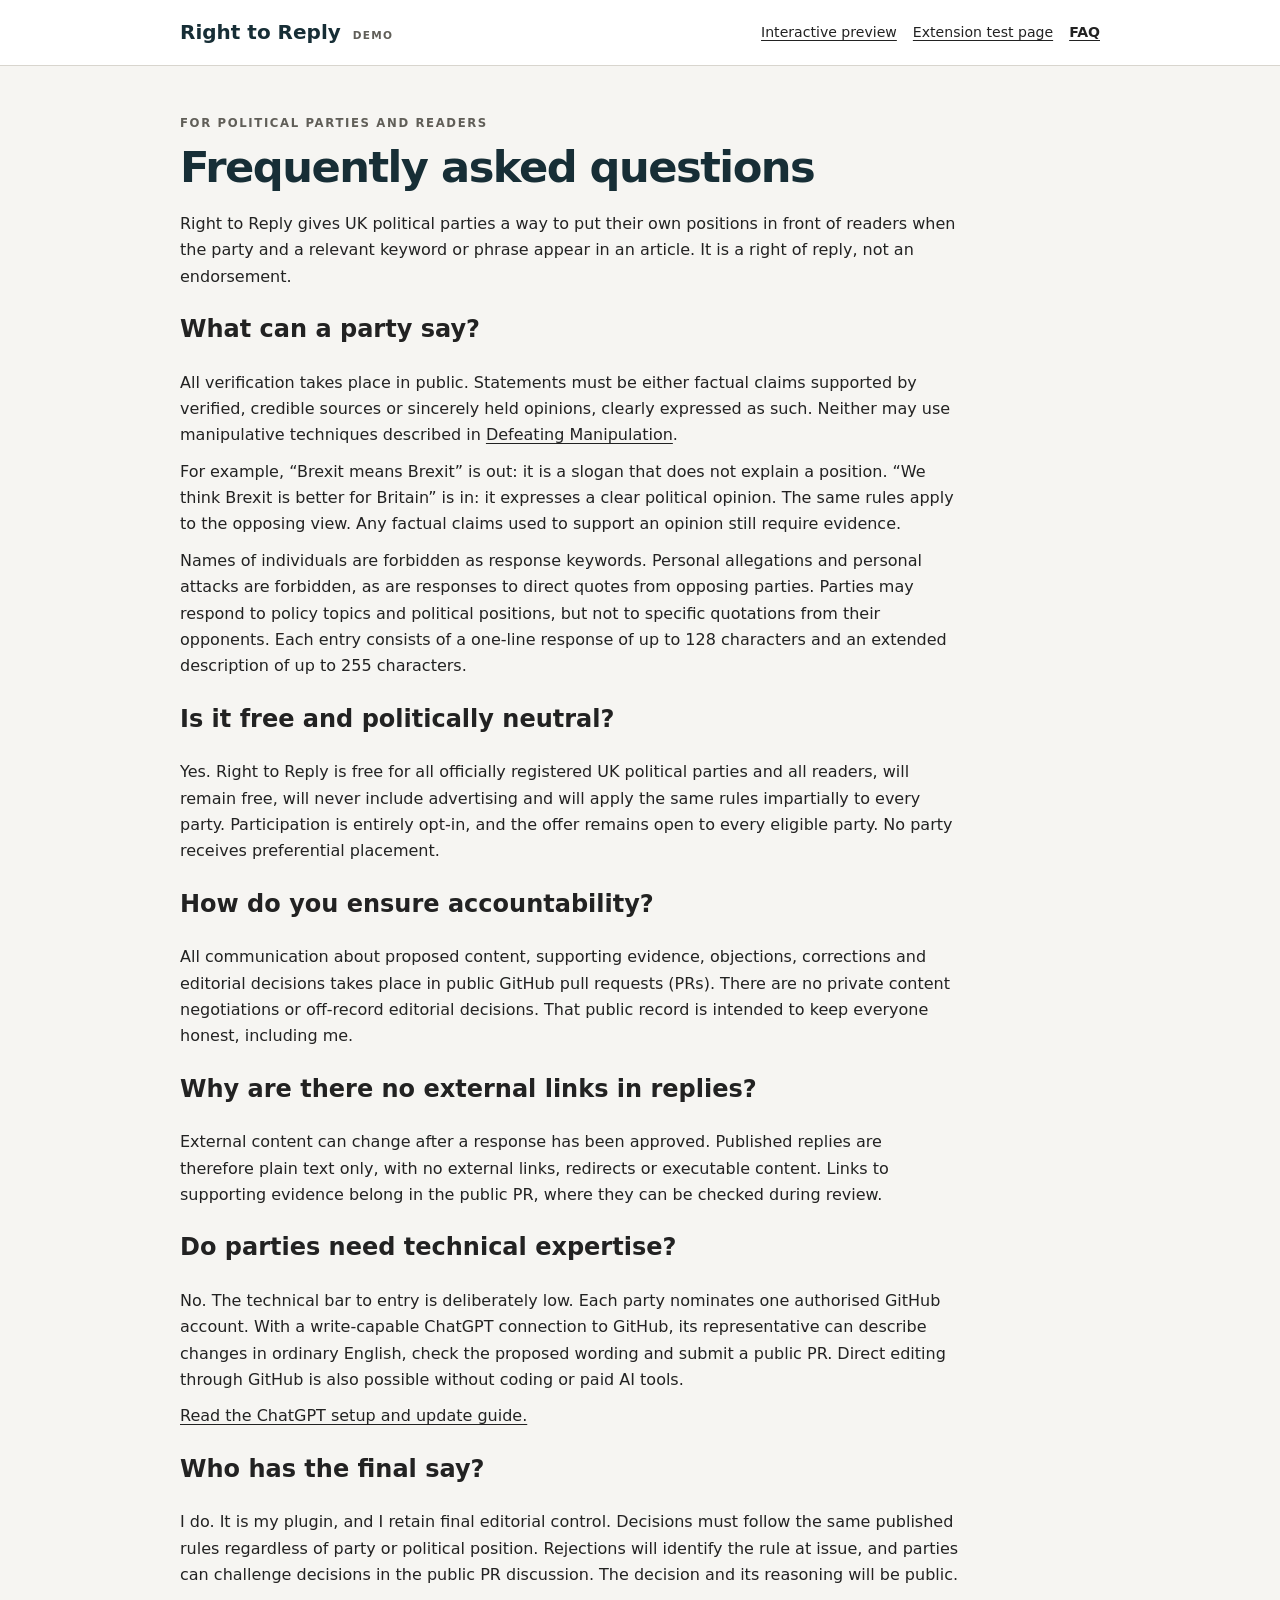
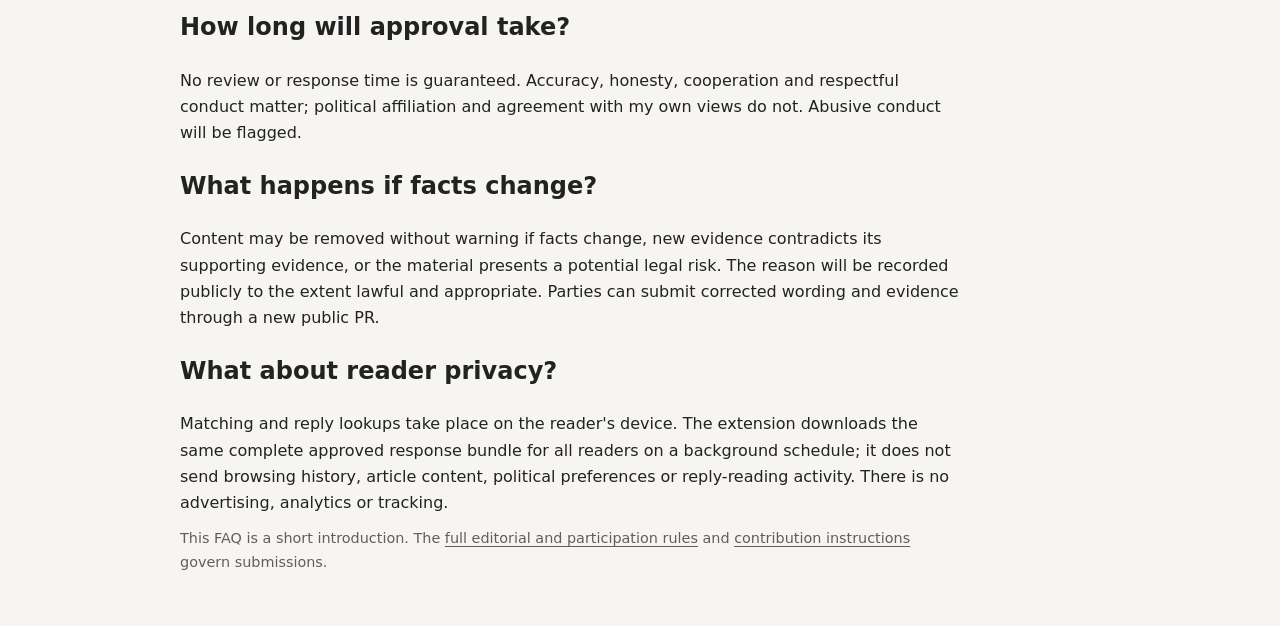
==== faq.html @ 31b98680 "Clarify prohibited keywords, personal allegations and opposing-party quotations" ====
<!doctype html>
<html lang="en">
<head>
<meta charset="utf-8">
<meta name="viewport" content="width=device-width,initial-scale=1">
<link rel="icon" href="favicon.png">
<title>FAQ | Right to Reply</title>
<link rel="stylesheet" href="site.css">
</head>
<body>
<header class="project-header"><div class="shell">
<a class="brand" href="./">Right to Reply <span>DEMO</span></a>
<nav class="page-switch" aria-label="Demonstration pages"><a href="./">Interactive preview</a><a href="test.html">Extension test page</a><a href="faq.html" aria-current="page">FAQ</a></nav>
</div></header>
<main class="intro shell">
<p class="eyebrow">For political parties and readers</p>
<h1>Frequently asked questions</h1>
<p>Right to Reply gives UK political parties a way to put their own positions in front of readers when the party and a relevant keyword or phrase appear in an article. It is a right of reply, not an endorsement.</p>

<h2>What can a party say?</h2>
<p>All verification takes place in public. Statements must be either factual claims supported by verified, credible sources or sincerely held opinions, clearly expressed as such. Neither may use manipulative techniques described in <a href="https://mikemayne.github.io/defeating-manipulation/">Defeating Manipulation</a>.</p>
<p>For example, “Brexit means Brexit” is out: it is a slogan that does not explain a position. “We think Brexit is better for Britain” is in: it expresses a clear political opinion. The same rules apply to the opposing view. Any factual claims used to support an opinion still require evidence.</p>
<p>Names of individuals are forbidden as response keywords. Personal allegations and personal attacks are forbidden, as are responses to direct quotes from opposing parties. Parties may respond to policy topics and political positions, but not to specific quotations from their opponents. Each entry consists of a one-line response of up to 128 characters and an extended description of up to 255 characters.</p>

<h2>Is it free and politically neutral?</h2>
<p>Yes. Right to Reply is free for all officially registered UK political parties and all readers, will remain free, will never include advertising and will apply the same rules impartially to every party. Participation is entirely opt-in, and the offer remains open to every eligible party. No party receives preferential placement.</p>

<h2>How do you ensure accountability?</h2>
<p>All communication about proposed content, supporting evidence, objections, corrections and editorial decisions takes place in public GitHub pull requests (PRs). There are no private content negotiations or off-record editorial decisions. That public record is intended to keep everyone honest, including me.</p>

<h2>Why are there no external links in replies?</h2>
<p>External content can change after a response has been approved. Published replies are therefore plain text only, with no external links, redirects or executable content. Links to supporting evidence belong in the public PR, where they can be checked during review.</p>

<h2>Do parties need technical expertise?</h2>
<p>No. The technical bar to entry is deliberately low. Each party nominates one authorised GitHub account. With a write-capable ChatGPT connection to GitHub, its representative can describe changes in ordinary English, check the proposed wording and submit a public PR. Direct editing through GitHub is also possible without coding or paid AI tools.</p>
<p><a href="https://github.com/mikemayne/right-to-reply-test/blob/main/CHATGPT_GUIDE.md">Read the ChatGPT setup and update guide.</a></p>

<h2>Who has the final say?</h2>
<p>I do. It is my plugin, and I retain final editorial control. Decisions must follow the same published rules regardless of party or political position. Rejections will identify the rule at issue, and parties can challenge decisions in the public PR discussion. The decision and its reasoning will be public.</p>

<h2>How long will approval take?</h2>
<p>No review or response time is guaranteed. Accuracy, honesty, cooperation and respectful conduct matter; political affiliation and agreement with my own views do not. Abusive conduct will be flagged.</p>

<h2>What happens if facts change?</h2>
<p>Content may be removed without warning if facts change, new evidence contradicts its supporting evidence, or the material presents a potential legal risk. The reason will be recorded publicly to the extent lawful and appropriate. Parties can submit corrected wording and evidence through a new public PR.</p>

<h2>What about reader privacy?</h2>
<p>Matching and reply lookups take place on the reader's device. The extension downloads the same complete approved response bundle for all readers on a background schedule; it does not send browsing history, article content, political preferences or reply-reading activity. There is no advertising, analytics or tracking.</p>

<p class="note">This FAQ is a short introduction. The <a href="https://github.com/mikemayne/right-to-reply-test/blob/main/CONTENT_POLICY.md">full editorial and participation rules</a> and <a href="https://github.com/mikemayne/right-to-reply-test/blob/main/CONTRIBUTING.md">contribution instructions</a> govern submissions.</p>
</main>
</body>
</html>
---- site.css ----
:root{font-family:system-ui,-apple-system,BlinkMacSystemFont,"Segoe UI",sans-serif;color:#222;background:#f6f5f2;line-height:1.65;--muted:#605e58;--line:#d8d5ce;--ink:#172e36}
*{box-sizing:border-box}
body{margin:0}
a{color:inherit;text-underline-offset:.2em}
button:focus-visible,a:focus-visible{outline:3px solid #217d85;outline-offset:4px}
.shell{width:min(920px,calc(100% - 36px));margin-inline:auto}
.project-header{background:#fff;border-bottom:1px solid var(--line)}
.project-header .shell{display:flex;align-items:center;justify-content:space-between;gap:14px;flex-wrap:wrap;padding-block:16px}
.brand{font-size:1.25rem;font-weight:750;color:var(--ink);text-decoration:none}
.brand span{font-size:.66rem;letter-spacing:.12em;color:var(--muted);margin-left:5px}
.page-switch{display:flex;flex-wrap:wrap;gap:16px;font-size:.88rem}
.page-switch a[aria-current]{font-weight:700;text-decoration:underline}
.intro{padding-block:38px 42px;max-width:920px}
.eyebrow,.newspaper-label{font-size:.73rem;text-transform:uppercase;letter-spacing:.14em;font-weight:700;color:var(--muted);margin:0 0 8px}
.intro h1{font-size:clamp(1.85rem,4vw,2.7rem);line-height:1.15;letter-spacing:-.035em;margin:0 0 18px;color:var(--ink)}
.intro p{max-width:780px;margin-block:10px}
.note{font-size:.9rem;color:var(--muted)}
.primary-link{display:inline-block;background:var(--ink);color:#fff;padding:10px 16px;margin-top:12px;border-radius:6px;text-decoration:none;font-weight:600}
.paper{background:#fff;border-block:1px solid var(--line)}
.masthead{text-align:center;padding-top:26px}
.newspaper-name{font:700 clamp(2rem,6vw,3.5rem)/1.15 Georgia,serif;letter-spacing:-.05em;margin:7px 0 22px}
.fake-nav{display:flex;justify-content:center;gap:10px 25px;flex-wrap:wrap;border-block:1px solid #222;padding:12px 4px;font-size:.86rem;font-weight:600}
.fake-nav span{cursor:default}
.story{max-width:700px;padding-block:42px;font:1.13rem/1.85 Georgia,"Times New Roman",serif}
.story h2{font-size:clamp(2rem,5vw,2.9rem);line-height:1.15;letter-spacing:-.04em;margin:12px 0}
.story h3{font-size:1.4rem;margin-top:30px}
.story .eyebrow,.story .byline,.story .note{font-family:system-ui,sans-serif}
.byline{font-size:.85rem;color:var(--muted);border-bottom:1px solid var(--line);padding-bottom:15px}
.comparison{border-top:1px solid var(--line);padding-top:26px}
.comparison h2{font-size:1.5rem}
.preview-keyword{font:inherit;color:inherit;letter-spacing:inherit;border:0;padding:0;background:none;cursor:help;text-decoration:underline dotted currentColor;text-decoration-thickness:2px;text-underline-offset:.2em}
.reply-popup{position:fixed;z-index:100;width:min(360px,calc(100vw - 16px));max-height:65vh;overflow:auto;box-sizing:border-box;padding:14px;border:1px solid #777;border-radius:8px;background:#fff;box-shadow:0 4px 20px #0004;font:14px/1.45 system-ui}
.reply-popup[hidden]{display:none}
.reply-popup p{margin:5px 0}

.site-footer{display:flex;gap:20px;flex-wrap:wrap;padding-block:24px;font-size:.88rem;color:var(--muted)}
@media(forced-colors:active){.preview-keyword{text-decoration-color:LinkText}}

.reply-toolbar{display:flex;align-items:center;justify-content:space-between;gap:12px;margin-bottom:6px}
.reply-logo{display:block;object-fit:contain}
#reply-close{border:0;background:none;color:inherit;font:24px/1 system-ui;cursor:pointer;width:32px;height:32px;border-radius:4px}
#reply-close:hover{background:#efefef}
.reply-item+.reply-item{border-top:1px solid #ddd}
.reply-short{display:flex;align-items:baseline;justify-content:space-between;gap:12px;width:100%;text-align:left;font:600 14px/1.5 system-ui;color:inherit;background:none;border:0;padding:10px 0;cursor:pointer;overflow-wrap:anywhere}
.reply-short:hover span:first-child{text-decoration:underline}
.reply-chevron{flex:none;width:8px;height:8px;border-right:1.5px solid currentColor;border-bottom:1.5px solid currentColor;transform:rotate(45deg);margin-right:4px}
.reply-short[aria-expanded=true] .reply-chevron{transform:rotate(225deg)}
.reply-detail{padding:0 0 10px;color:#222;overflow-wrap:anywhere}
.reply-detail strong{color:var(--party-color)}
.reply-detail p{margin:4px 0 0}
@media(forced-colors:active){.reply-detail strong{color:LinkText}}

/* Independent R2R overlay: a fixed, party-neutral visual identity. */
.reply-popup{width:min(380px,calc(100vw - 16px));max-height:min(72vh,520px);padding:0;border:2px solid #202124;border-radius:12px;background:#f4f4f2;color:#202124;box-shadow:0 8px 28px #0005,0 0 0 3px #fff;line-height:1.5;color-scheme:light}
.reply-toolbar{position:sticky;top:0;z-index:1;display:flex;align-items:center;gap:10px;justify-content:flex-start;margin:0;padding:12px;background:#202124;color:#fff}
.reply-logo{width:34px;height:34px;padding:3px;background:#fff;border-radius:5px;flex:none}
.reply-brand{flex:1;min-width:0}
.reply-brand strong{display:block;font:700 12px/1.35 system-ui,sans-serif;letter-spacing:.055em;text-transform:uppercase}
.reply-brand small{display:block;margin-top:3px;font:400 11px/1.35 system-ui,sans-serif;color:#e4e4e4}
#reply-close{flex:none;border:1px solid #777;background:transparent;color:#fff;font:24px/1 system-ui;cursor:pointer;width:32px;height:32px;border-radius:5px}
#reply-close:hover{background:#454545}
#reply-body{padding:10px;display:grid;gap:8px}
.reply-item,.reply-item+.reply-item{border:1px solid #d3d3d3;border-radius:7px;background:#fff}
.reply-short{padding:12px;min-height:44px;color:#202124}
.reply-short:hover{background:#f3f3f3;border-radius:6px}
.reply-short:focus-visible,#reply-close:focus-visible{outline:2px solid currentColor;outline-offset:-4px}
.reply-detail{margin:0 12px;padding:10px 0 12px;border-top:1px solid #ddd;color:#202124}
.reply-detail strong{font-size:12px;display:block}
@media(forced-colors:active){.reply-popup,.reply-toolbar,.reply-item,.reply-short,.reply-detail,#reply-close{background:Canvas;color:CanvasText;border-color:CanvasText;box-shadow:none}.reply-brand small{color:CanvasText}}
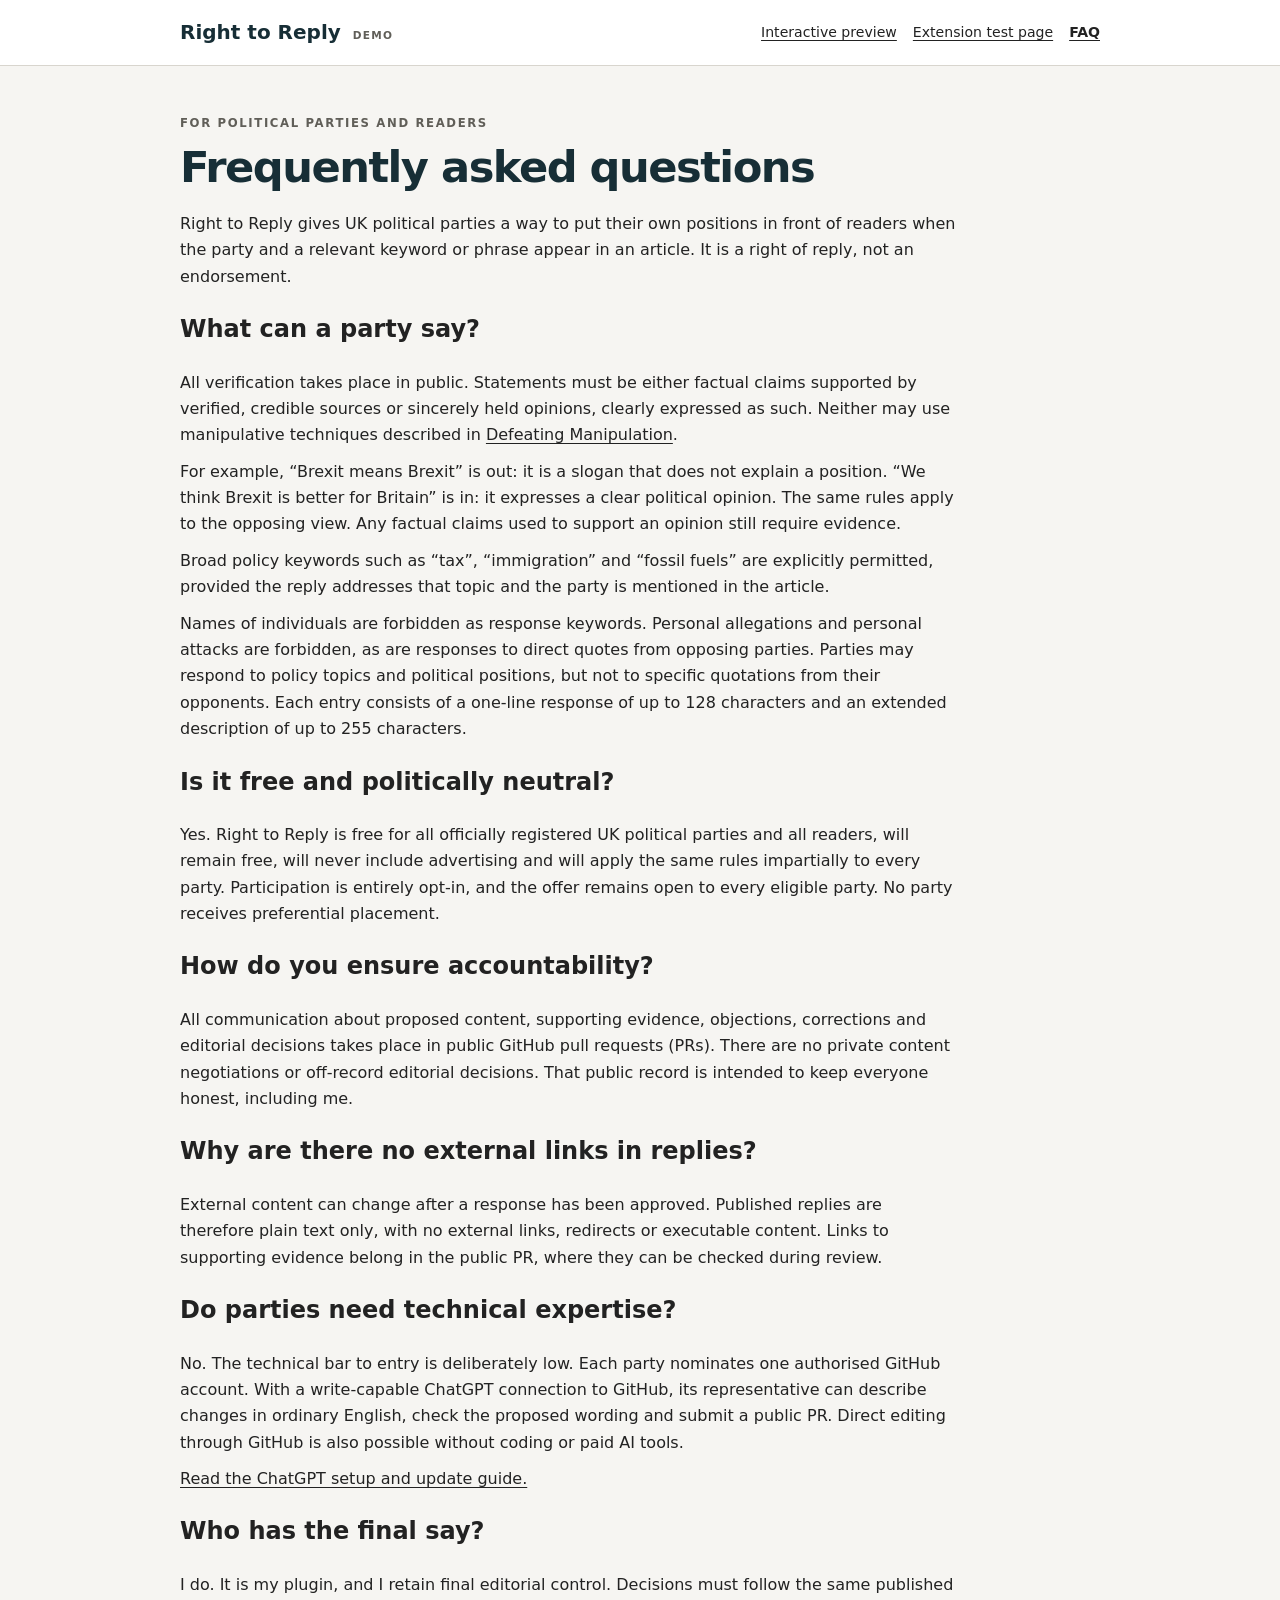
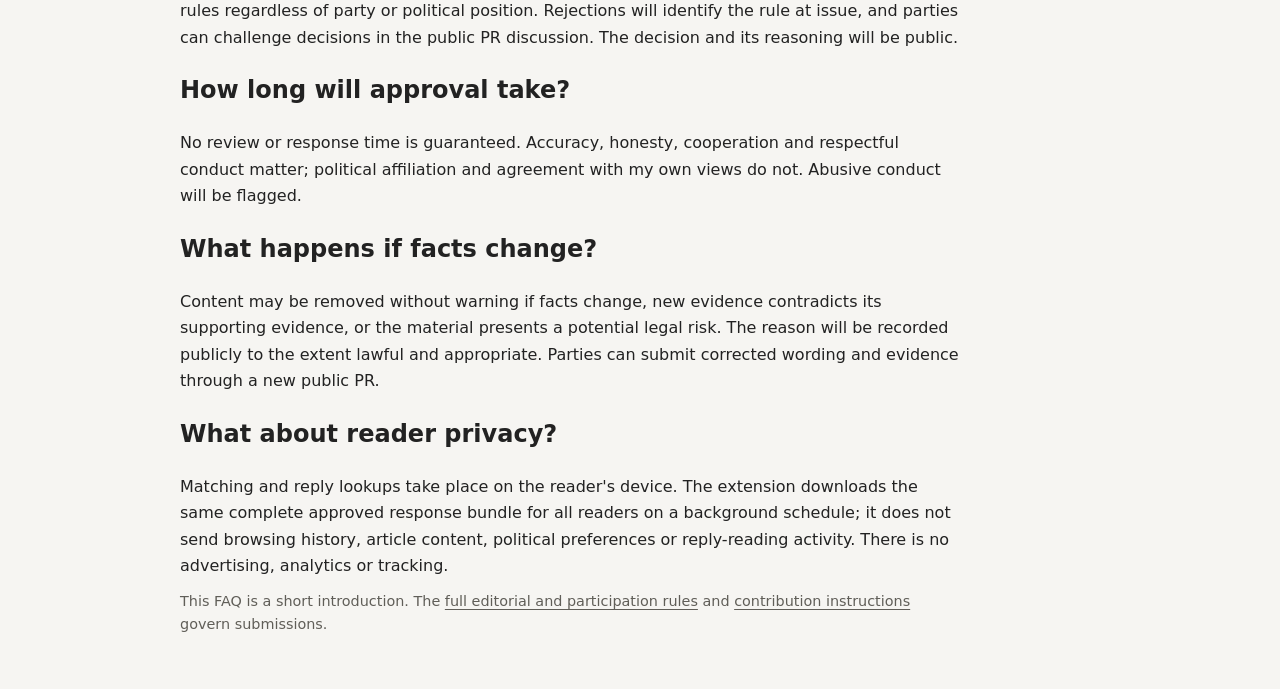
==== commit c12ce74c: "Explicitly permit broad policy keywords" ====
--- a/faq.html
+++ b/faq.html
@@ -20,6 +20,7 @@
 <h2>What can a party say?</h2>
 <p>All verification takes place in public. Statements must be either factual claims supported by verified, credible sources or sincerely held opinions, clearly expressed as such. Neither may use manipulative techniques described in <a href="https://mikemayne.github.io/defeating-manipulation/">Defeating Manipulation</a>.</p>
 <p>For example, “Brexit means Brexit” is out: it is a slogan that does not explain a position. “We think Brexit is better for Britain” is in: it expresses a clear political opinion. The same rules apply to the opposing view. Any factual claims used to support an opinion still require evidence.</p>
+<p>Broad policy keywords such as “tax”, “immigration” and “fossil fuels” are explicitly permitted, provided the reply addresses that topic and the party is mentioned in the article.</p>
 <p>Names of individuals are forbidden as response keywords. Personal allegations and personal attacks are forbidden, as are responses to direct quotes from opposing parties. Parties may respond to policy topics and political positions, but not to specific quotations from their opponents. Each entry consists of a one-line response of up to 128 characters and an extended description of up to 255 characters.</p>
 
 <h2>Is it free and politically neutral?</h2>
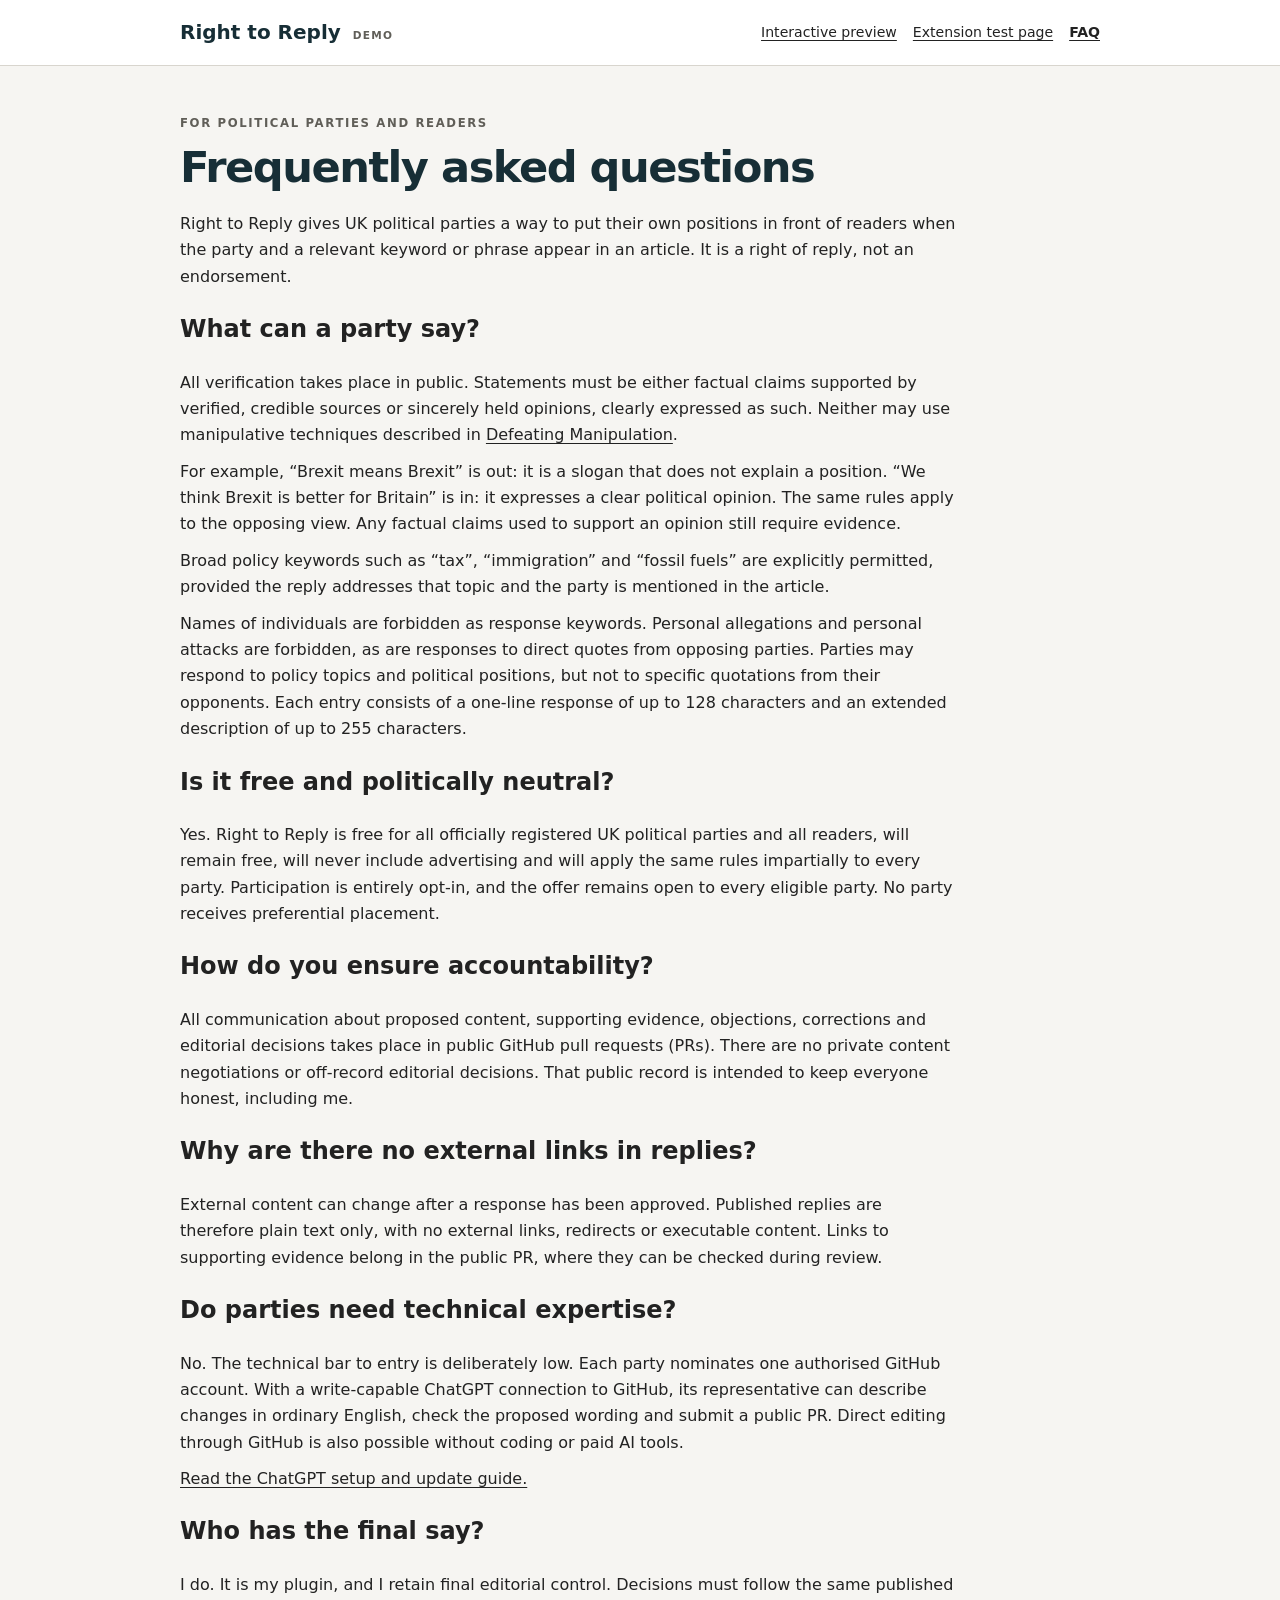
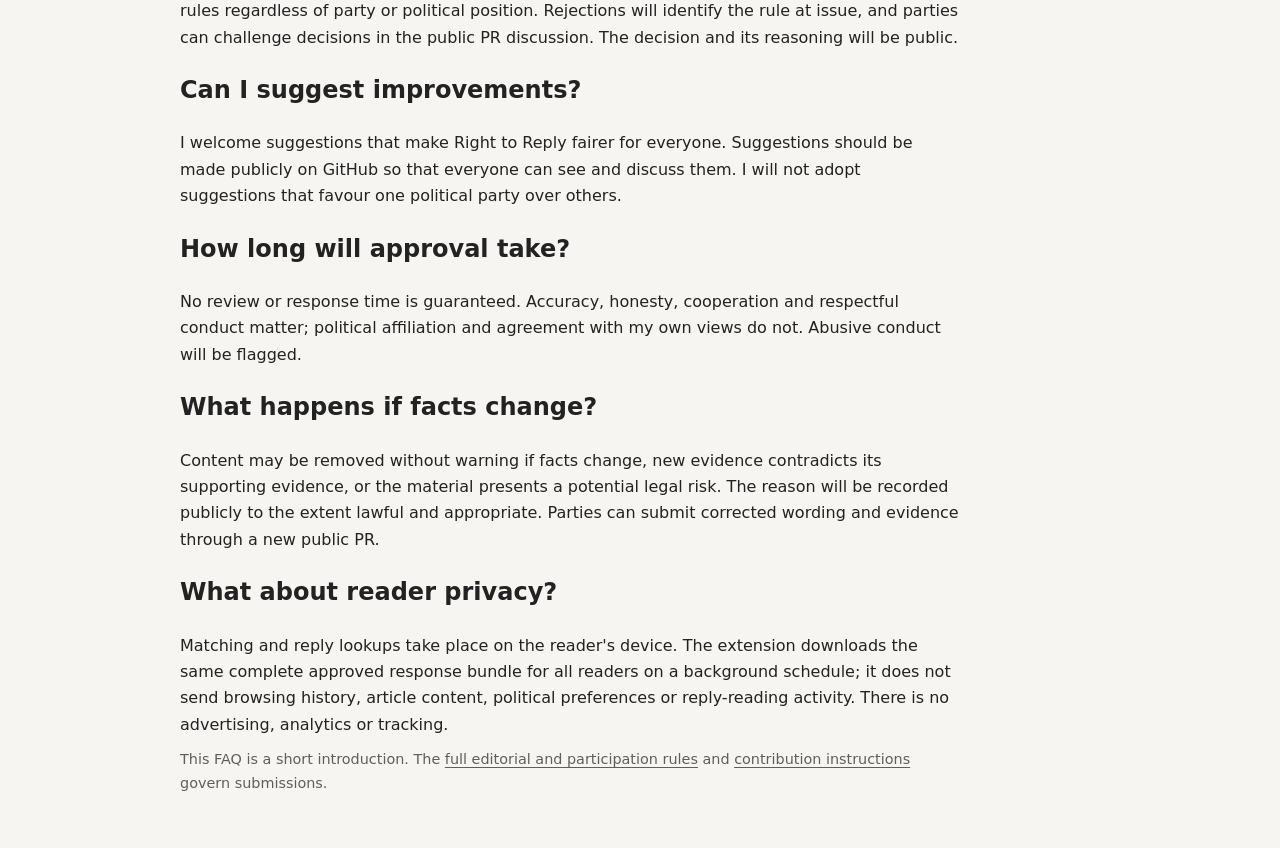
==== commit 8aff0c1a: "Invite public suggestions that improve fairness for everyone" ====
--- a/faq.html
+++ b/faq.html
@@ -39,6 +39,9 @@
 <h2>Who has the final say?</h2>
 <p>I do. It is my plugin, and I retain final editorial control. Decisions must follow the same published rules regardless of party or political position. Rejections will identify the rule at issue, and parties can challenge decisions in the public PR discussion. The decision and its reasoning will be public.</p>
 
+<h2>Can I suggest improvements?</h2>
+<p>I welcome suggestions that make Right to Reply fairer for everyone. Suggestions should be made publicly on GitHub so that everyone can see and discuss them. I will not adopt suggestions that favour one political party over others.</p>
+
 <h2>How long will approval take?</h2>
 <p>No review or response time is guaranteed. Accuracy, honesty, cooperation and respectful conduct matter; political affiliation and agreement with my own views do not. Abusive conduct will be flagged.</p>
 
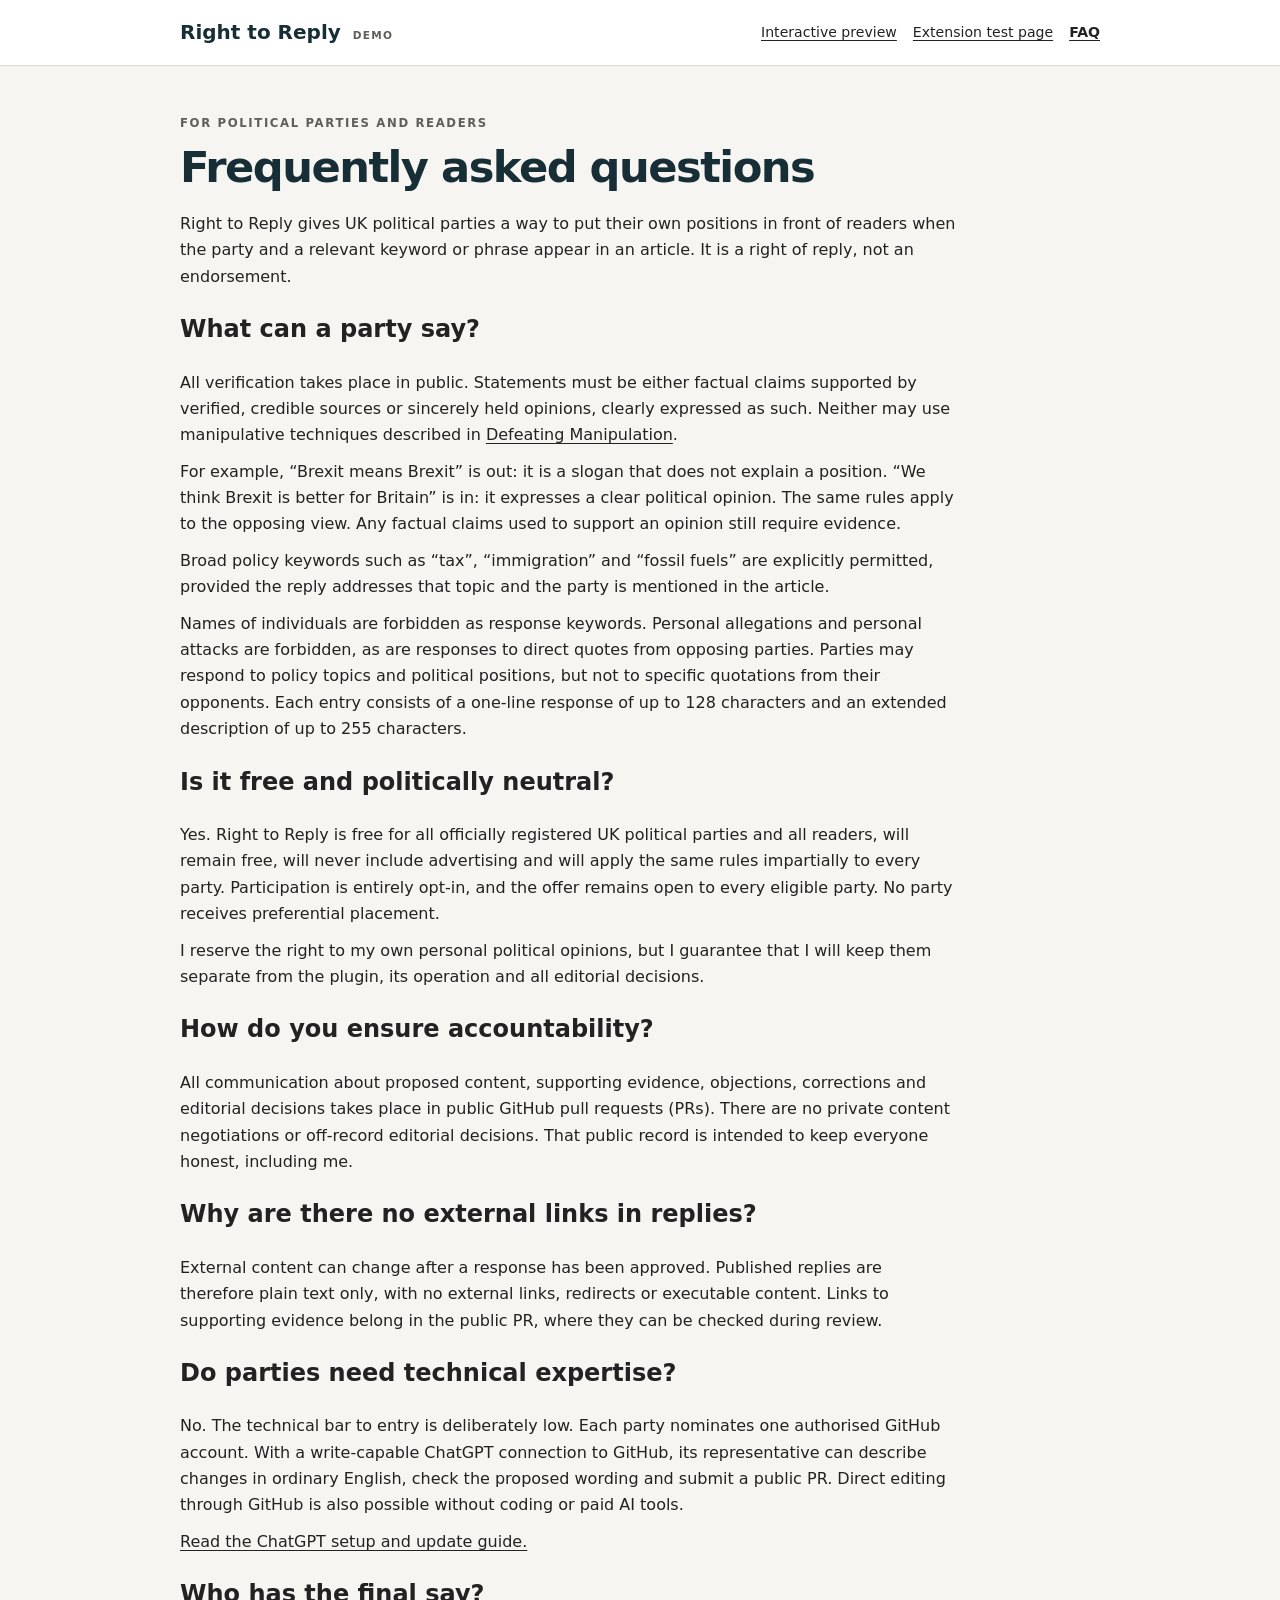
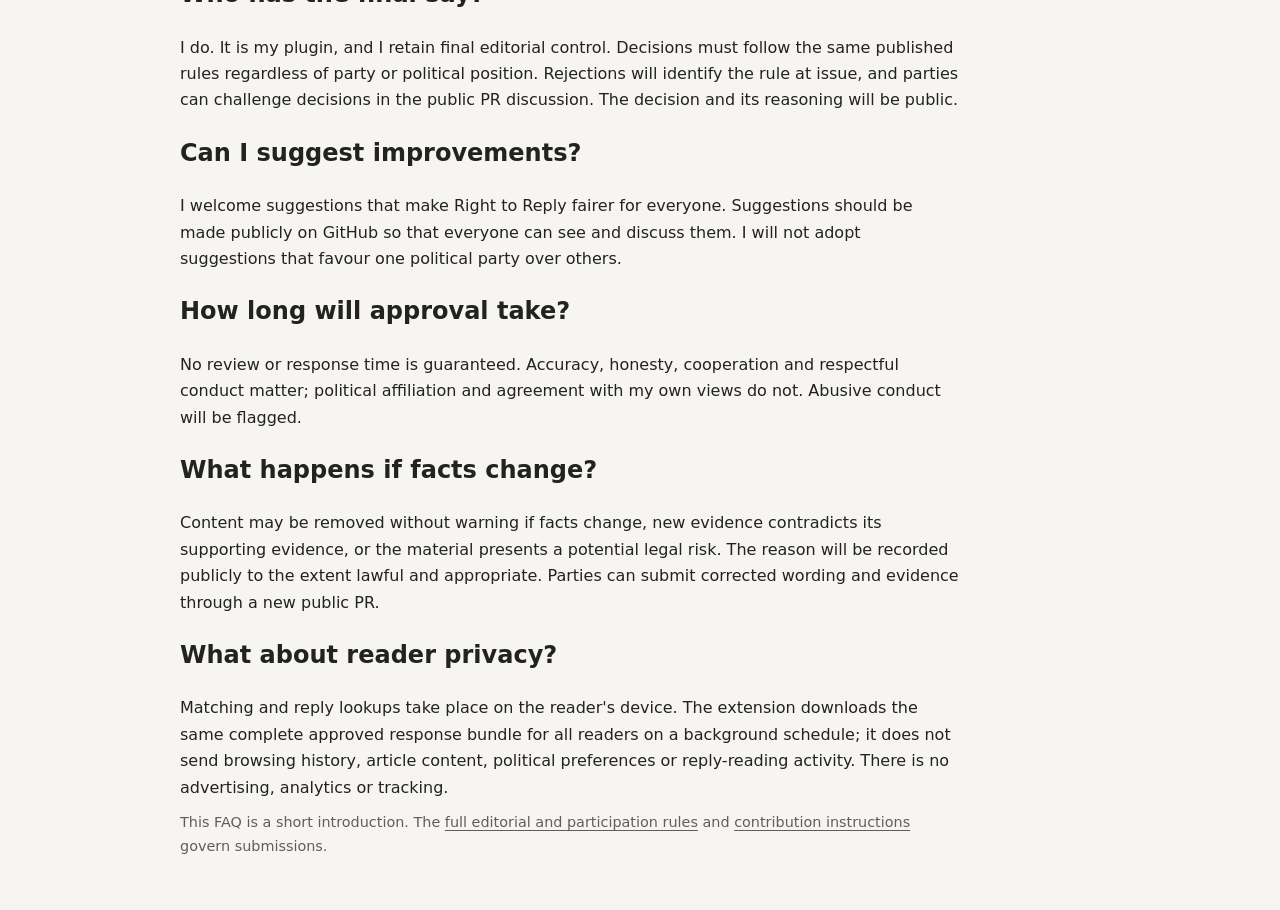
==== commit 670e0ff4: "Guarantee separation of personal political opinions from R2R" ====
--- a/faq.html
+++ b/faq.html
@@ -25,6 +25,7 @@
 
 <h2>Is it free and politically neutral?</h2>
 <p>Yes. Right to Reply is free for all officially registered UK political parties and all readers, will remain free, will never include advertising and will apply the same rules impartially to every party. Participation is entirely opt-in, and the offer remains open to every eligible party. No party receives preferential placement.</p>
+<p>I reserve the right to my own personal political opinions, but I guarantee that I will keep them separate from the plugin, its operation and all editorial decisions.</p>
 
 <h2>How do you ensure accountability?</h2>
 <p>All communication about proposed content, supporting evidence, objections, corrections and editorial decisions takes place in public GitHub pull requests (PRs). There are no private content negotiations or off-record editorial decisions. That public record is intended to keep everyone honest, including me.</p>
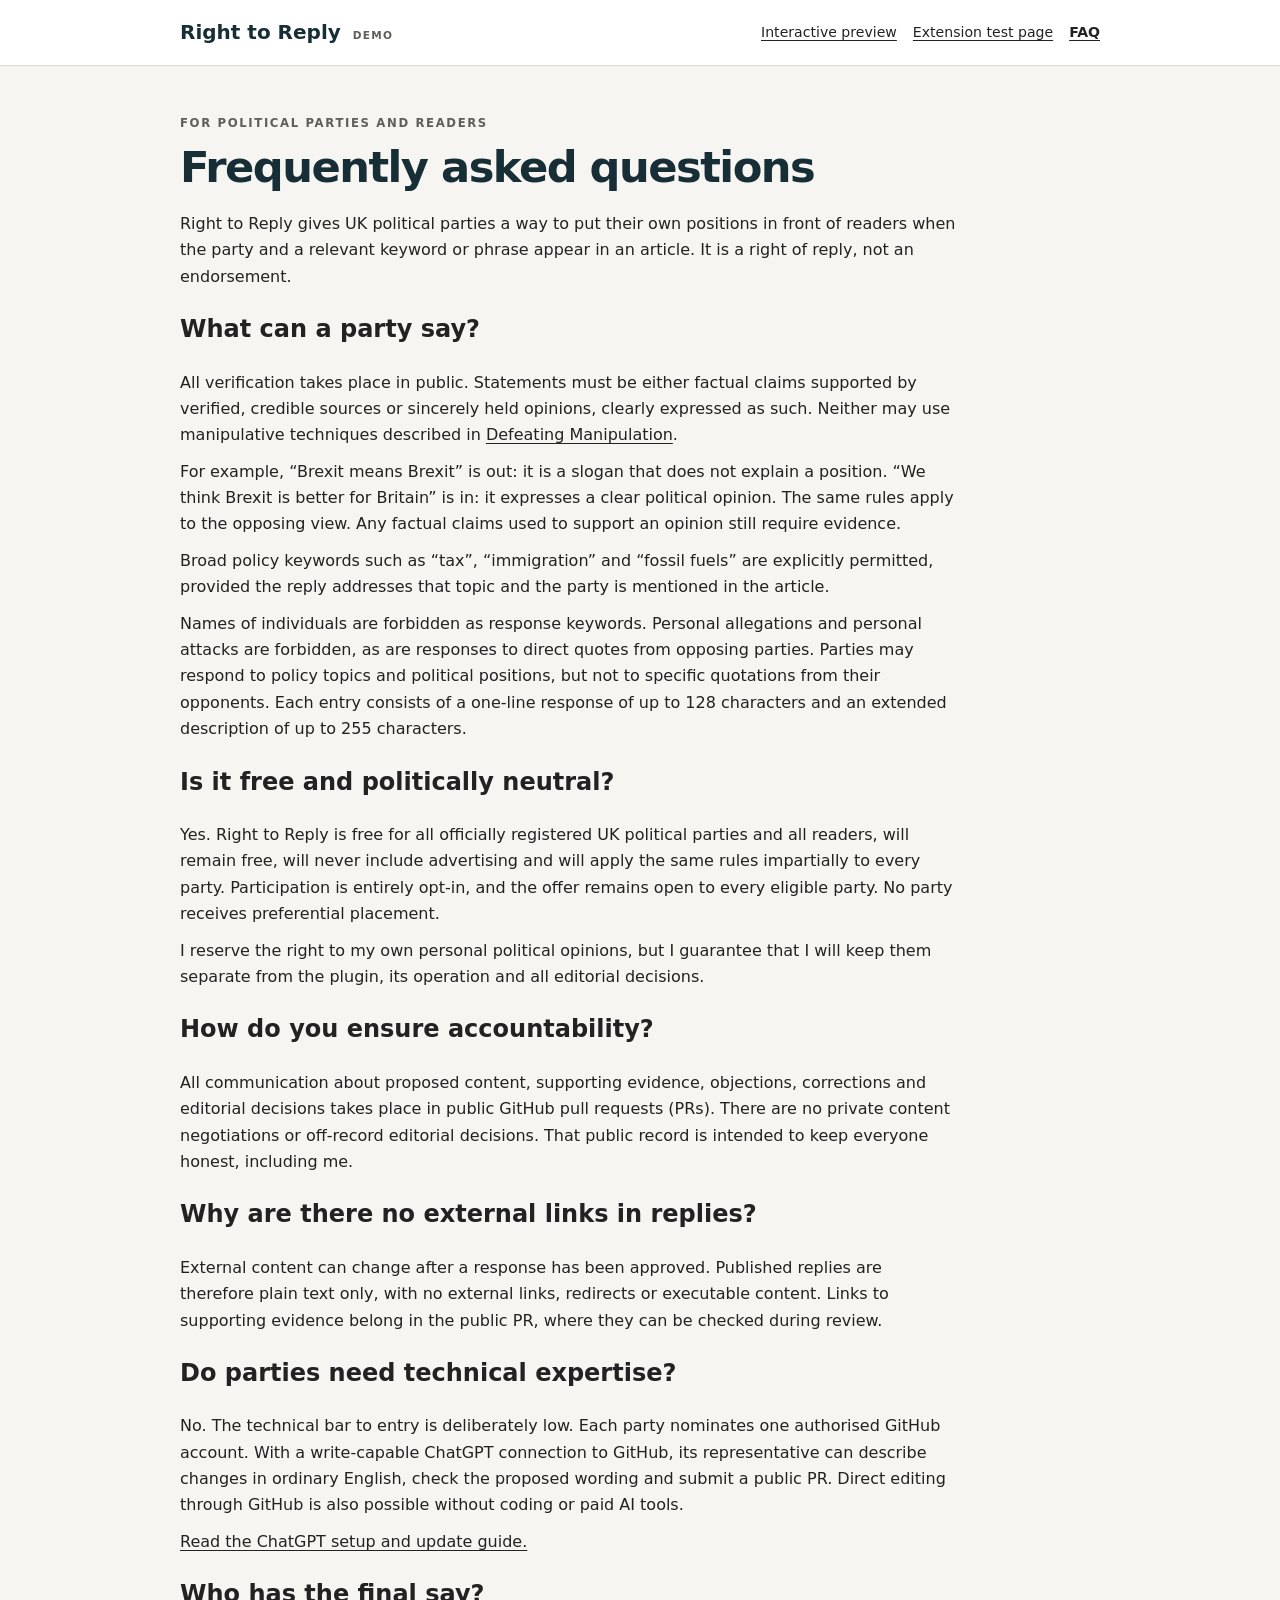
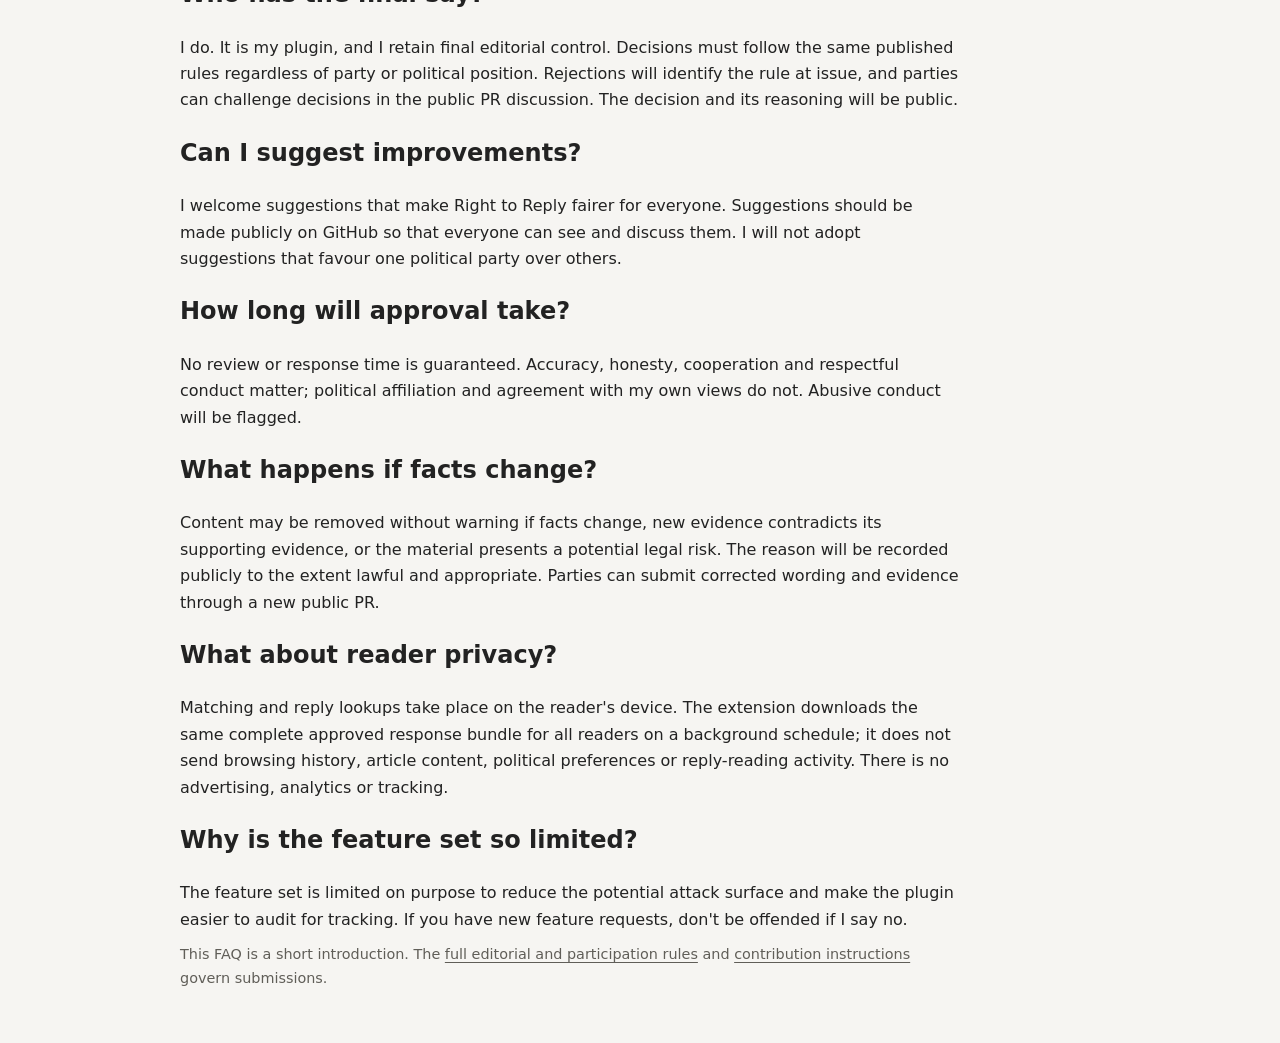
==== commit 0ad7f081: "Explain deliberately limited feature set in FAQ" ====
--- a/faq.html
+++ b/faq.html
@@ -52,6 +52,9 @@
 <h2>What about reader privacy?</h2>
 <p>Matching and reply lookups take place on the reader's device. The extension downloads the same complete approved response bundle for all readers on a background schedule; it does not send browsing history, article content, political preferences or reply-reading activity. There is no advertising, analytics or tracking.</p>
 
+<h2>Why is the feature set so limited?</h2>
+<p>The feature set is limited on purpose to reduce the potential attack surface and make the plugin easier to audit for tracking. If you have new feature requests, don't be offended if I say no.</p>
+
 <p class="note">This FAQ is a short introduction. The <a href="https://github.com/mikemayne/right-to-reply-test/blob/main/CONTENT_POLICY.md">full editorial and participation rules</a> and <a href="https://github.com/mikemayne/right-to-reply-test/blob/main/CONTRIBUTING.md">contribution instructions</a> govern submissions.</p>
 </main>
 </body>
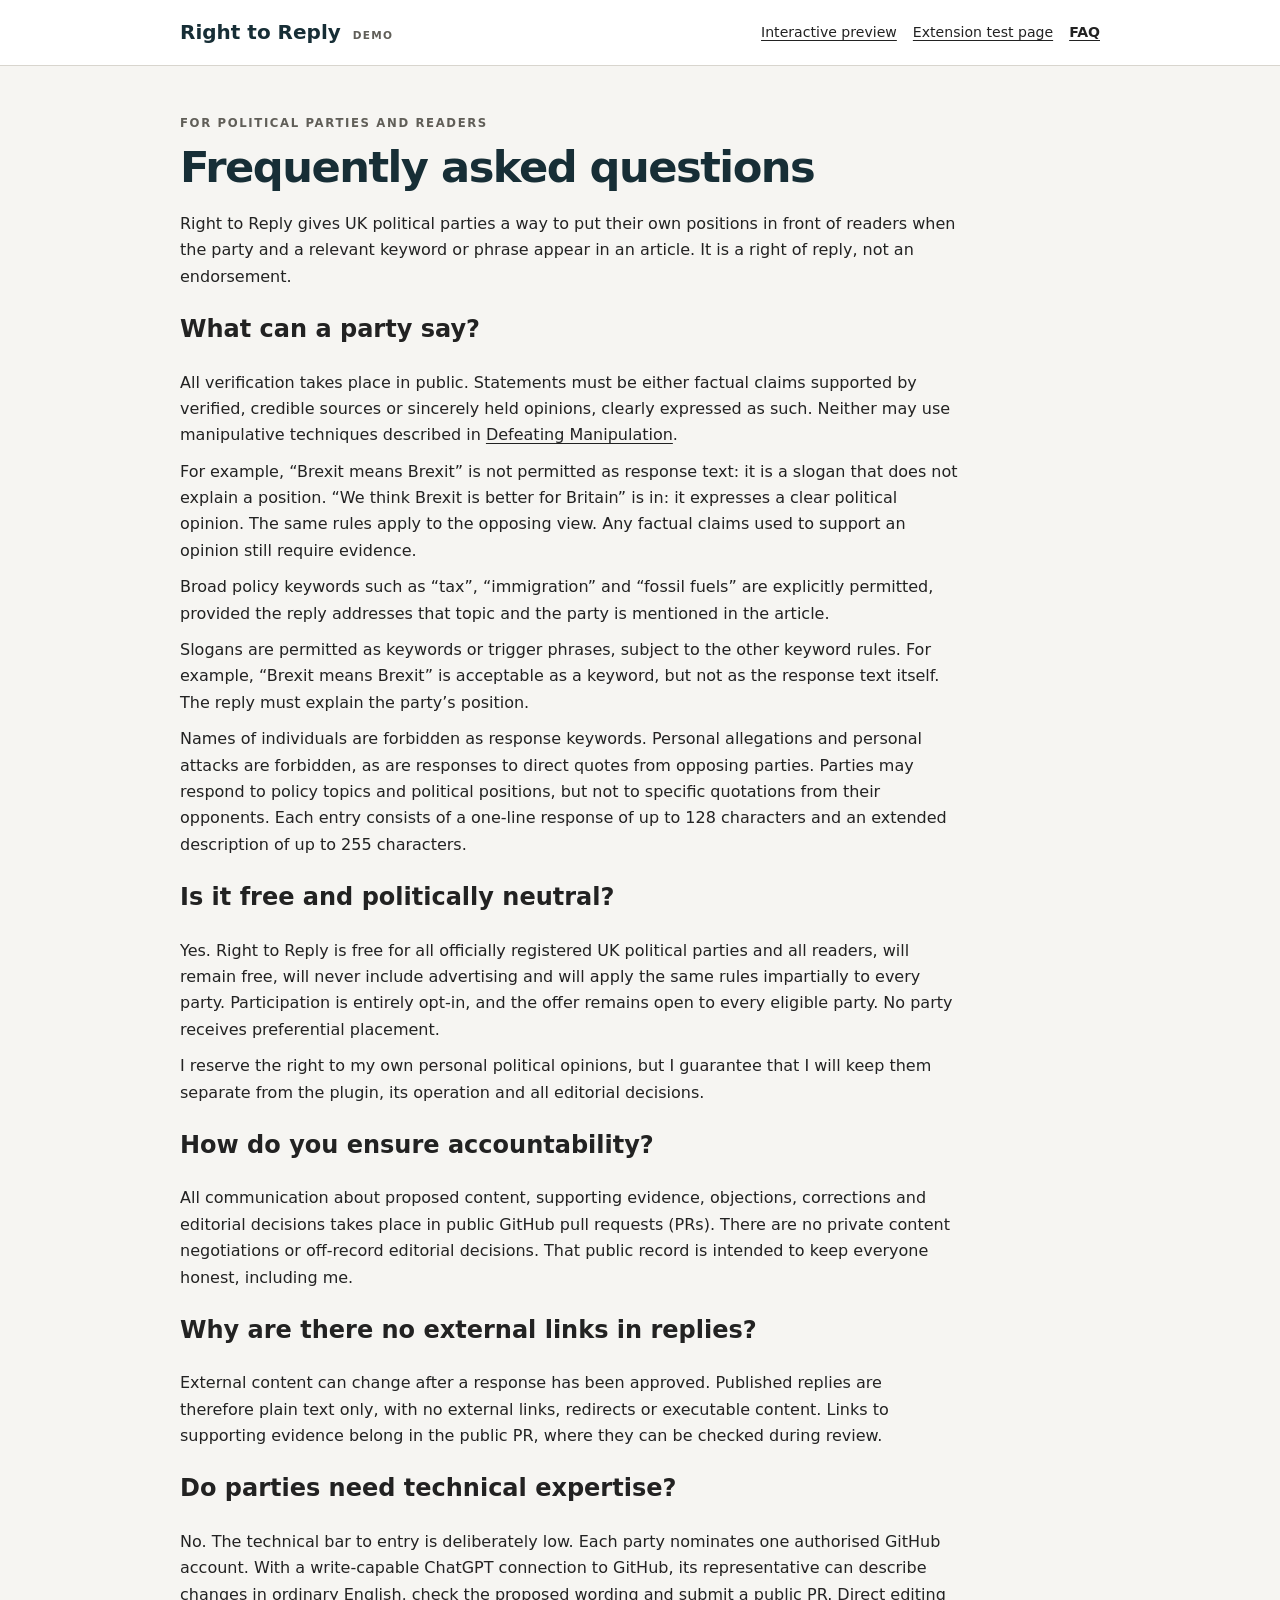
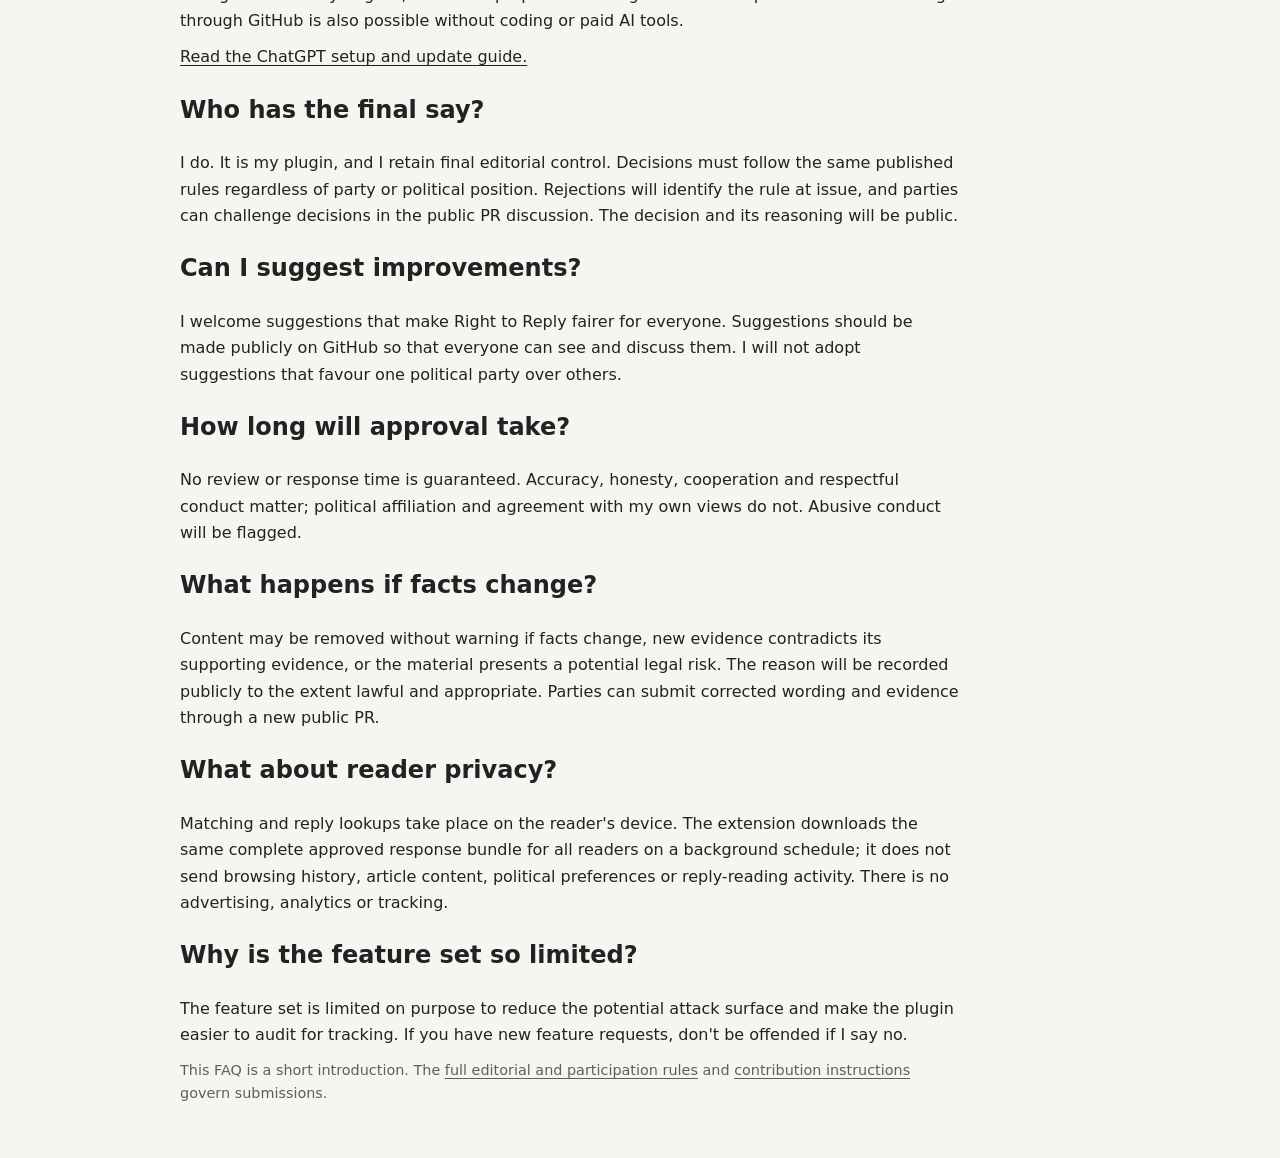
==== commit 6e1dc494: "Clarify slogans are allowed as trigger keywords" ====
--- a/faq.html
+++ b/faq.html
@@ -19,8 +19,9 @@
 
 <h2>What can a party say?</h2>
 <p>All verification takes place in public. Statements must be either factual claims supported by verified, credible sources or sincerely held opinions, clearly expressed as such. Neither may use manipulative techniques described in <a href="https://mikemayne.github.io/defeating-manipulation/">Defeating Manipulation</a>.</p>
-<p>For example, “Brexit means Brexit” is out: it is a slogan that does not explain a position. “We think Brexit is better for Britain” is in: it expresses a clear political opinion. The same rules apply to the opposing view. Any factual claims used to support an opinion still require evidence.</p>
+<p>For example, “Brexit means Brexit” is not permitted as response text: it is a slogan that does not explain a position. “We think Brexit is better for Britain” is in: it expresses a clear political opinion. The same rules apply to the opposing view. Any factual claims used to support an opinion still require evidence.</p>
 <p>Broad policy keywords such as “tax”, “immigration” and “fossil fuels” are explicitly permitted, provided the reply addresses that topic and the party is mentioned in the article.</p>
+<p>Slogans are permitted as keywords or trigger phrases, subject to the other keyword rules. For example, “Brexit means Brexit” is acceptable as a keyword, but not as the response text itself. The reply must explain the party’s position.</p>
 <p>Names of individuals are forbidden as response keywords. Personal allegations and personal attacks are forbidden, as are responses to direct quotes from opposing parties. Parties may respond to policy topics and political positions, but not to specific quotations from their opponents. Each entry consists of a one-line response of up to 128 characters and an extended description of up to 255 characters.</p>
 
 <h2>Is it free and politically neutral?</h2>
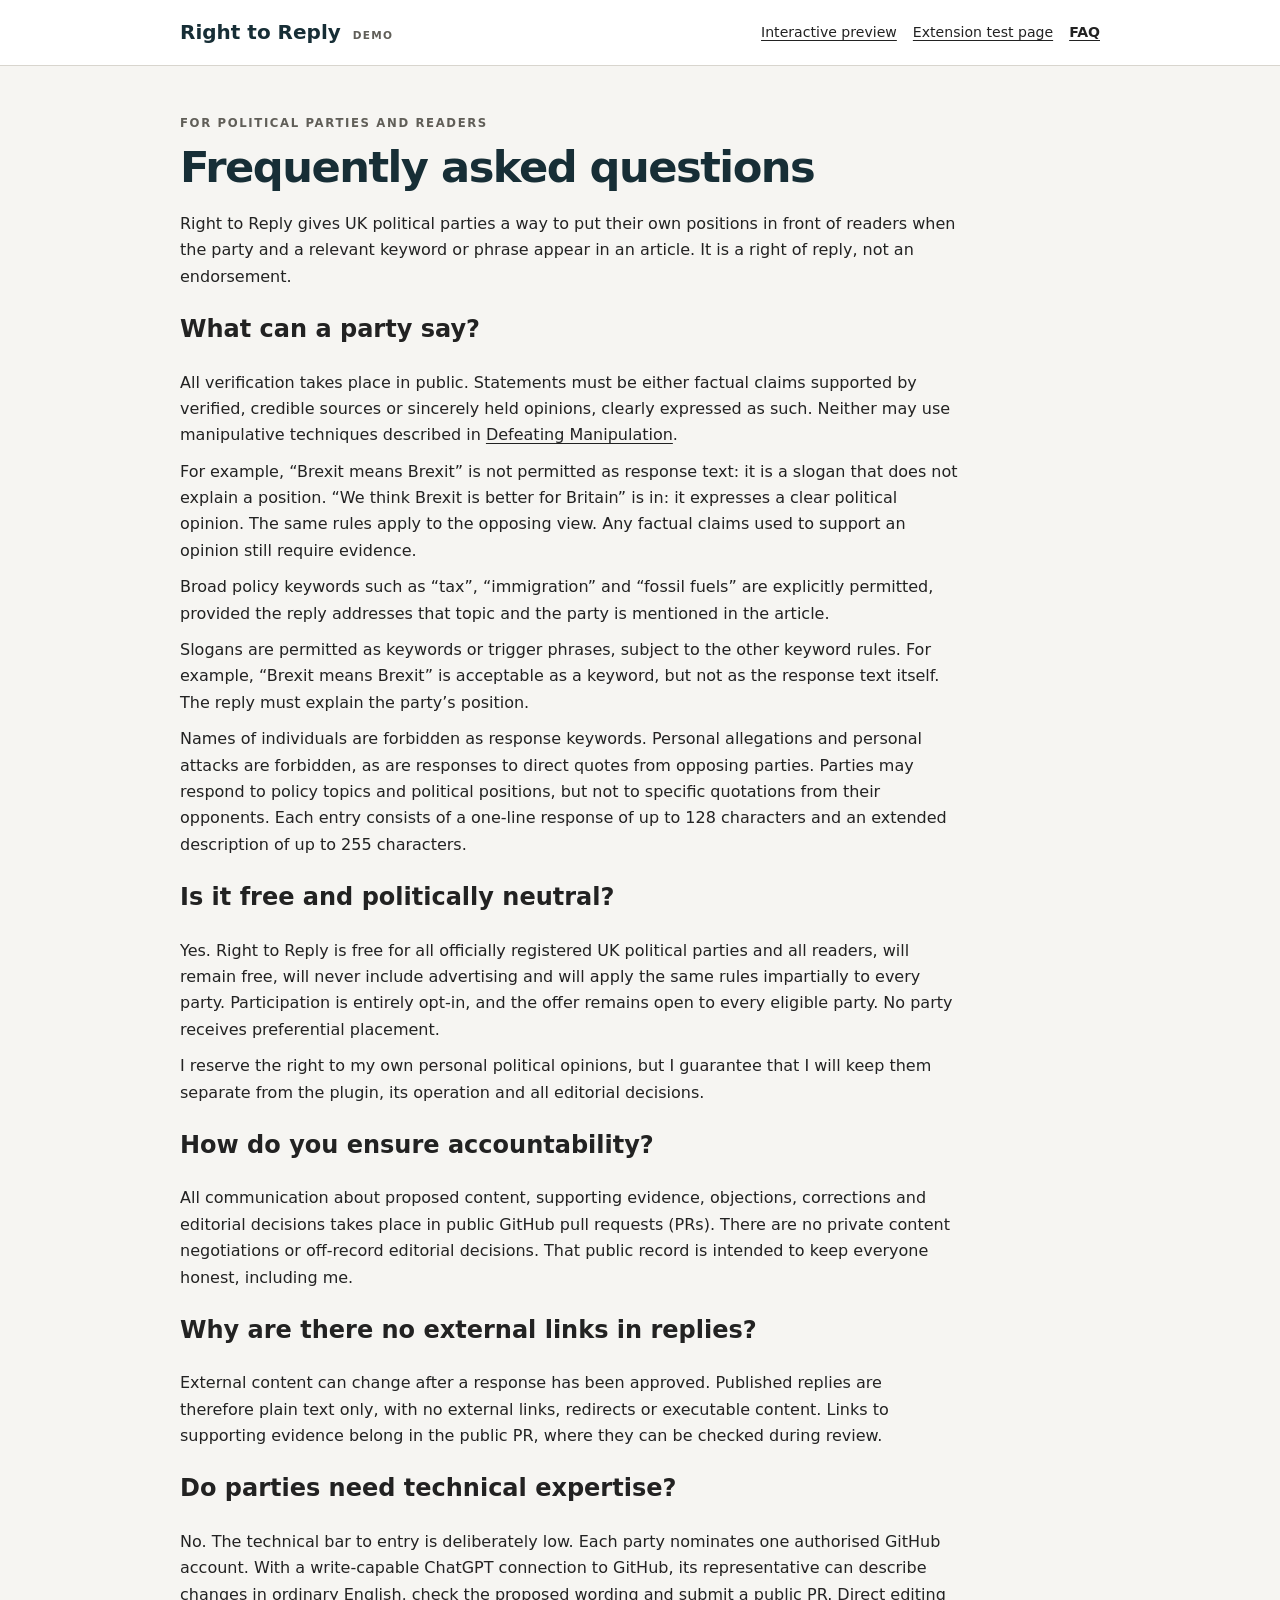
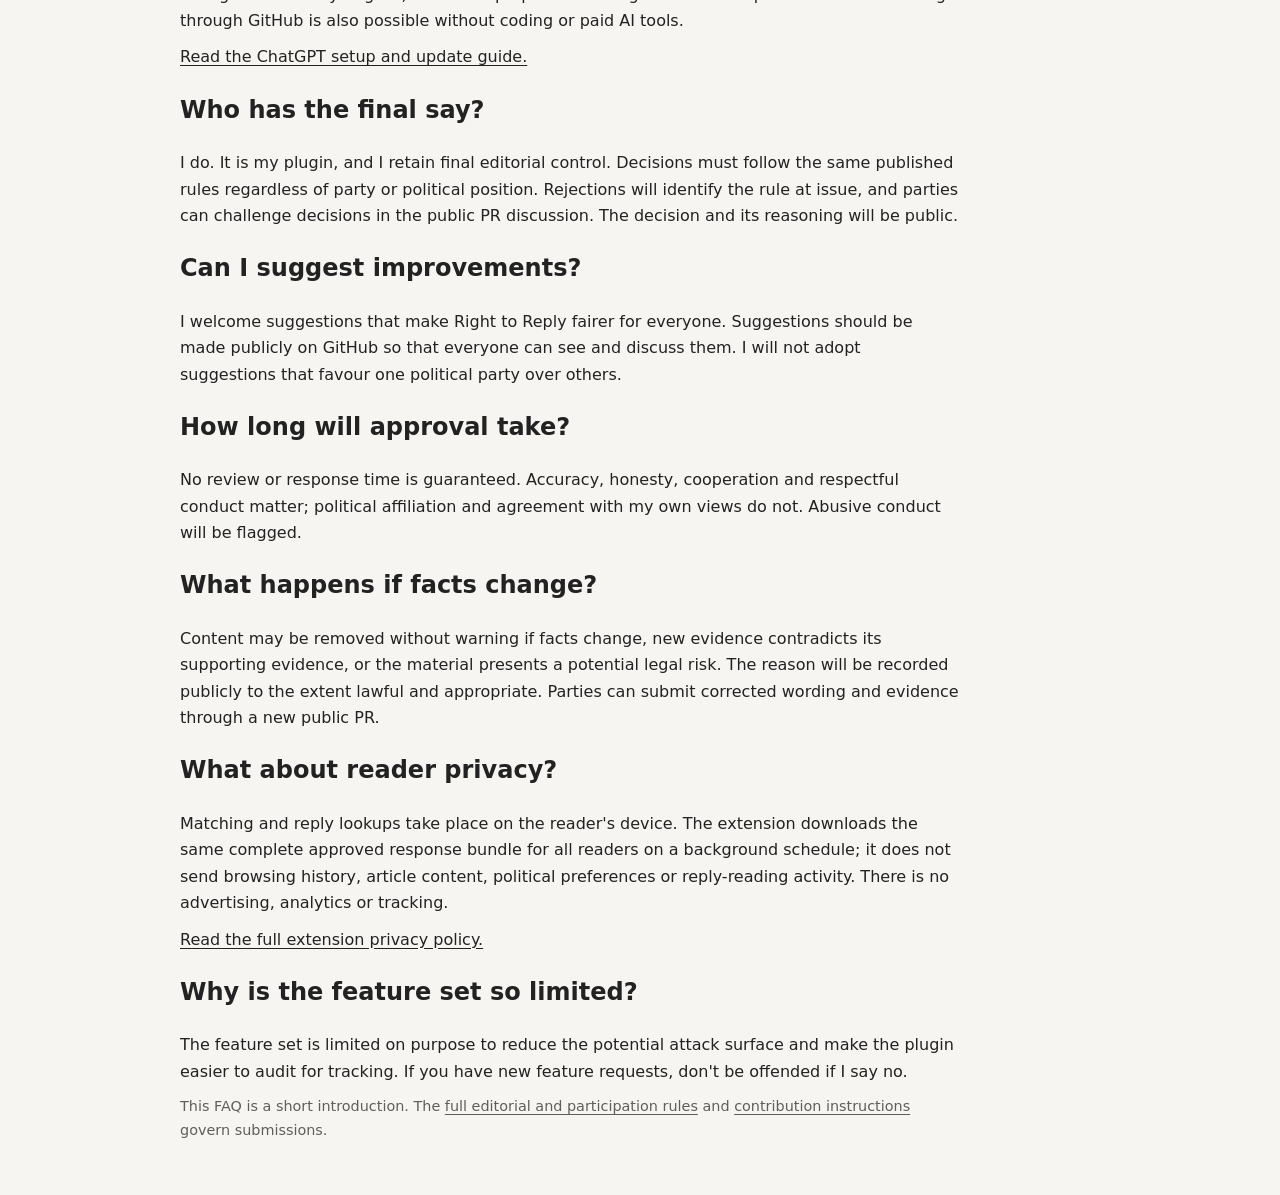
==== commit 85d398d8: "Link privacy policy from FAQ" ====
--- a/faq.html
+++ b/faq.html
@@ -53,6 +53,8 @@
 <h2>What about reader privacy?</h2>
 <p>Matching and reply lookups take place on the reader's device. The extension downloads the same complete approved response bundle for all readers on a background schedule; it does not send browsing history, article content, political preferences or reply-reading activity. There is no advertising, analytics or tracking.</p>
 
+<p><a href="privacy.html">Read the full extension privacy policy.</a></p>
+
 <h2>Why is the feature set so limited?</h2>
 <p>The feature set is limited on purpose to reduce the potential attack surface and make the plugin easier to audit for tracking. If you have new feature requests, don't be offended if I say no.</p>
 
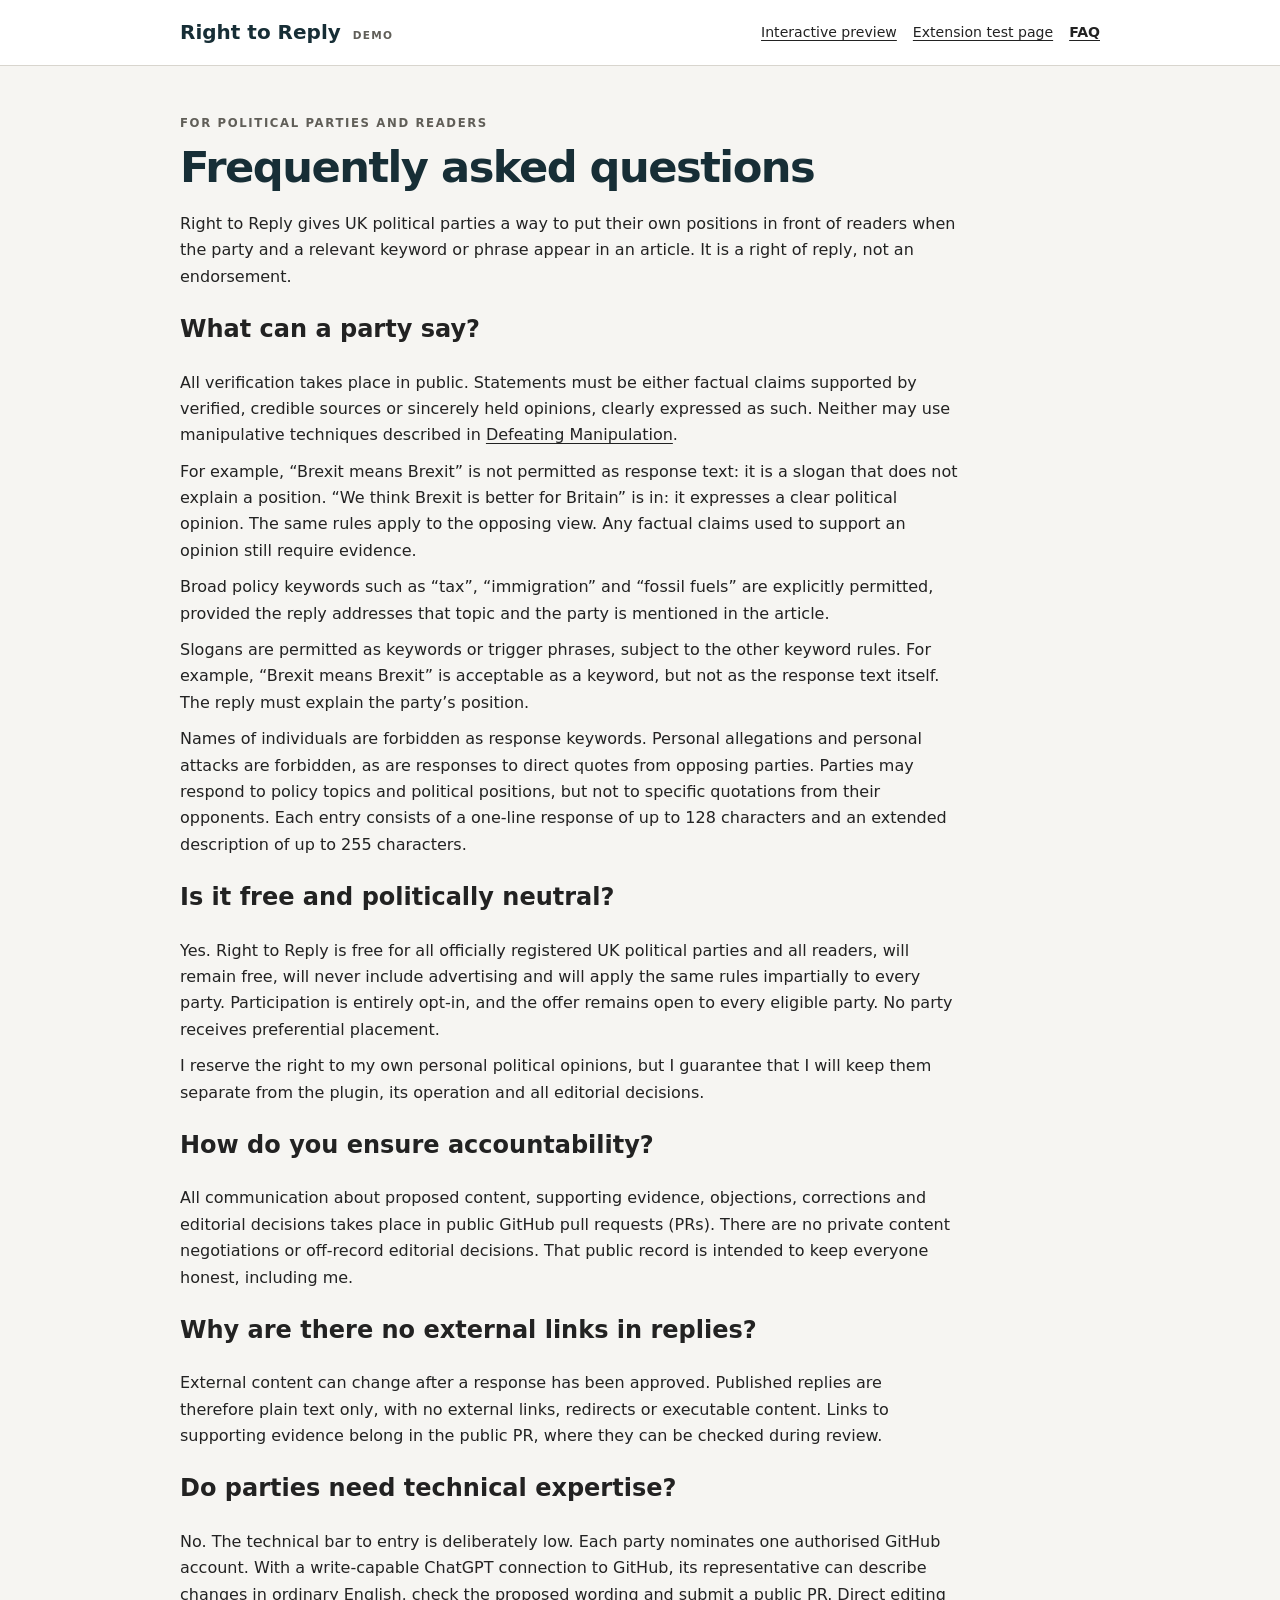
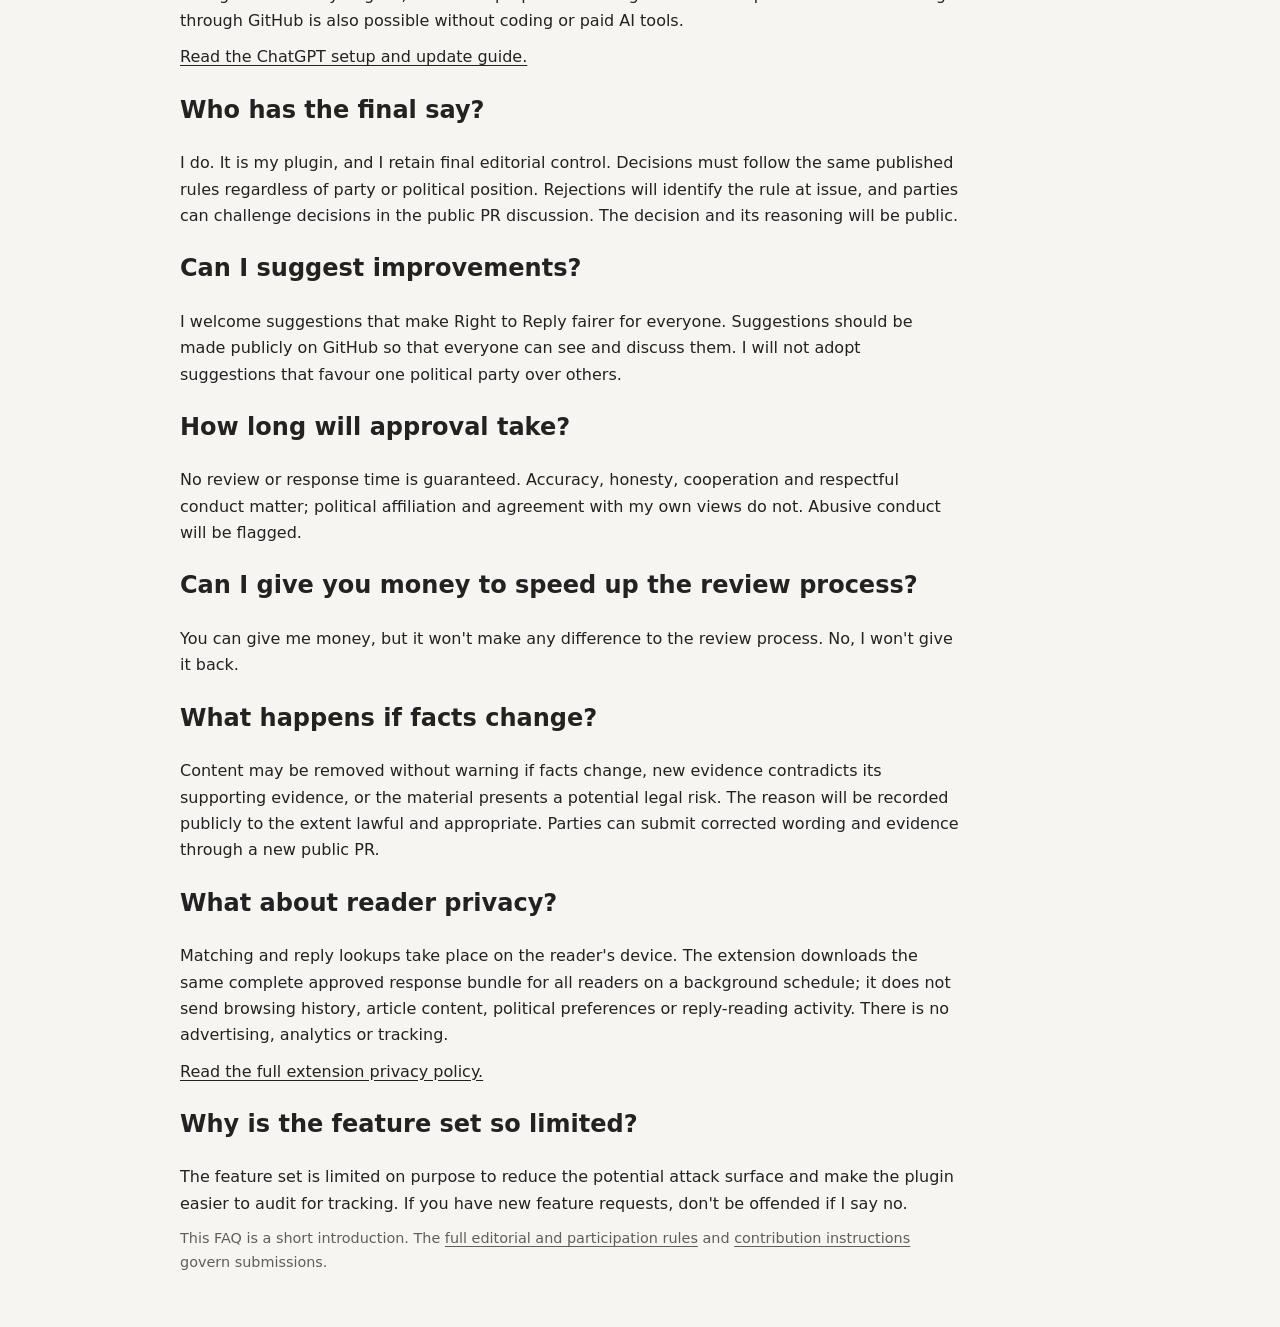
==== commit 4f096fb0: "Add FAQ about paying to expedite review" ====
--- a/faq.html
+++ b/faq.html
@@ -47,6 +47,9 @@
 <h2>How long will approval take?</h2>
 <p>No review or response time is guaranteed. Accuracy, honesty, cooperation and respectful conduct matter; political affiliation and agreement with my own views do not. Abusive conduct will be flagged.</p>
 
+<h2>Can I give you money to speed up the review process?</h2>
+<p>You can give me money, but it won't make any difference to the review process. No, I won't give it back.</p>
+
 <h2>What happens if facts change?</h2>
 <p>Content may be removed without warning if facts change, new evidence contradicts its supporting evidence, or the material presents a potential legal risk. The reason will be recorded publicly to the extent lawful and appropriate. Parties can submit corrected wording and evidence through a new public PR.</p>
 
